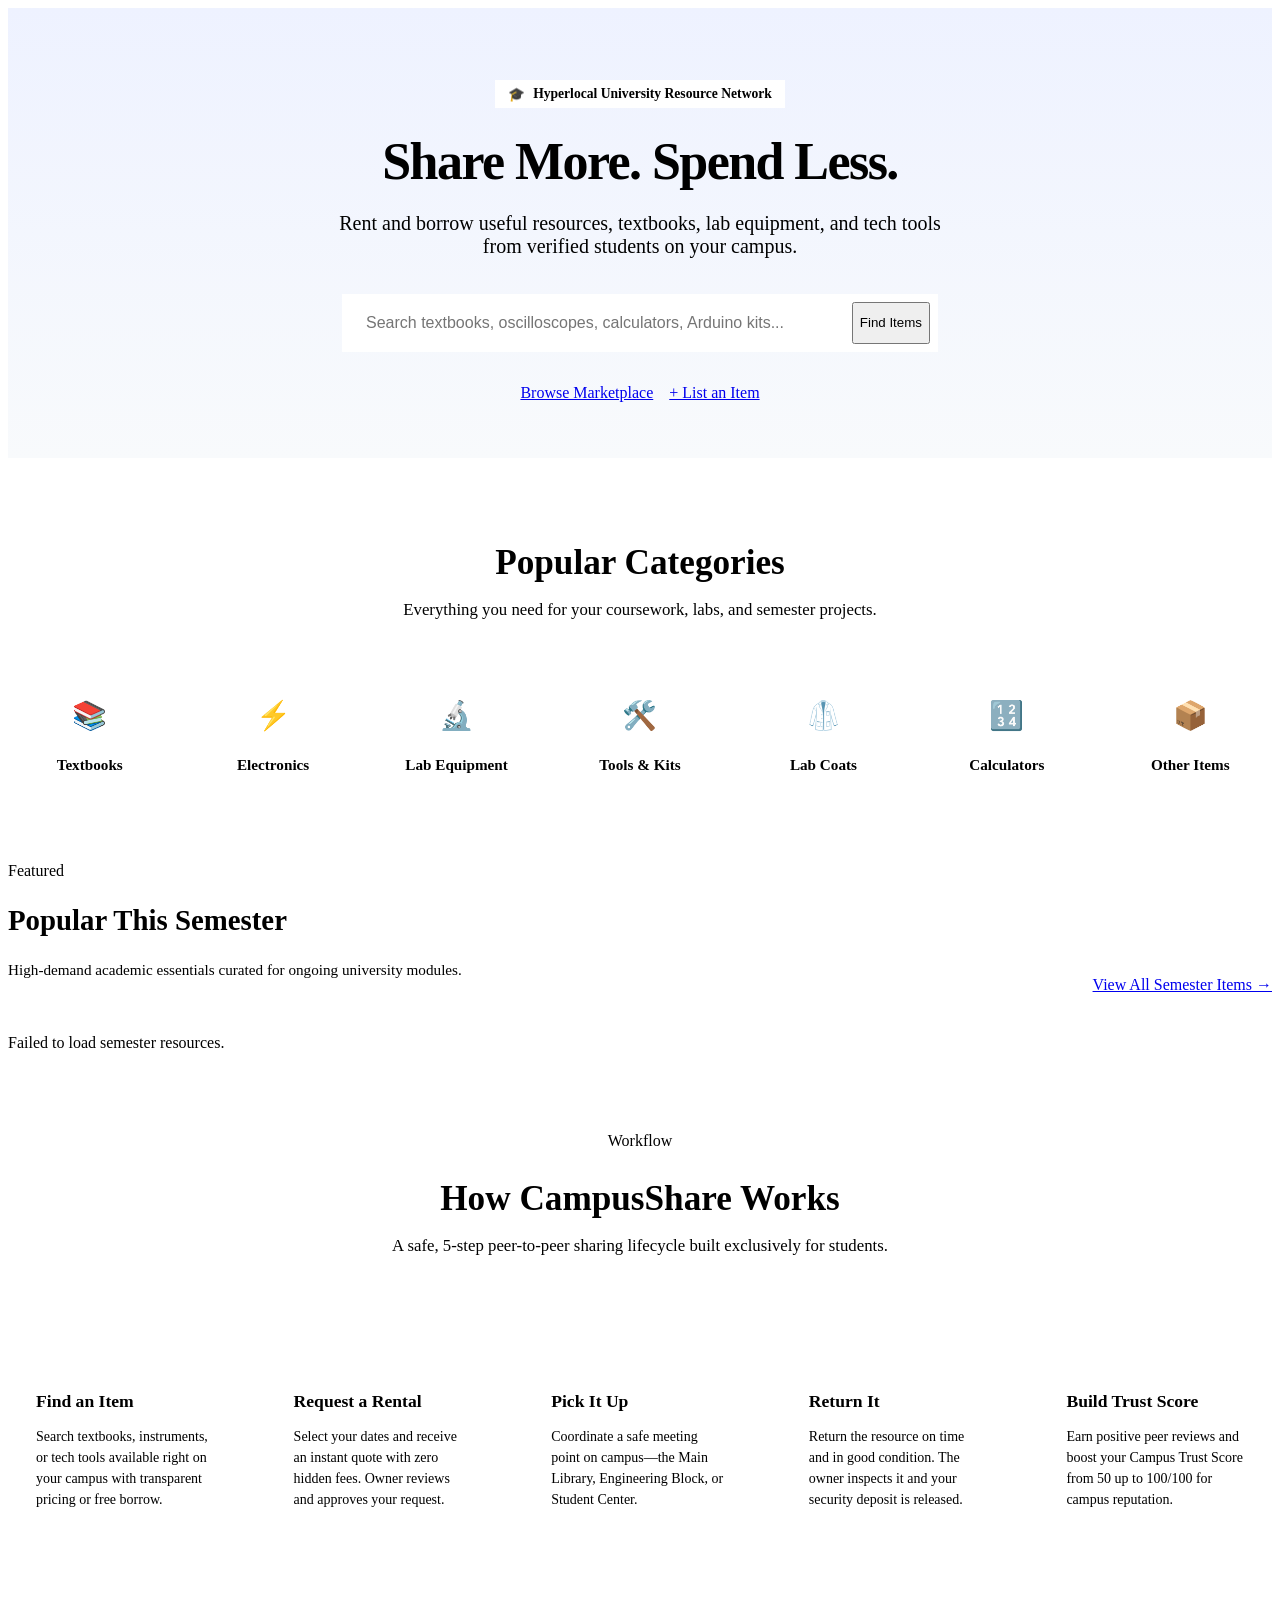
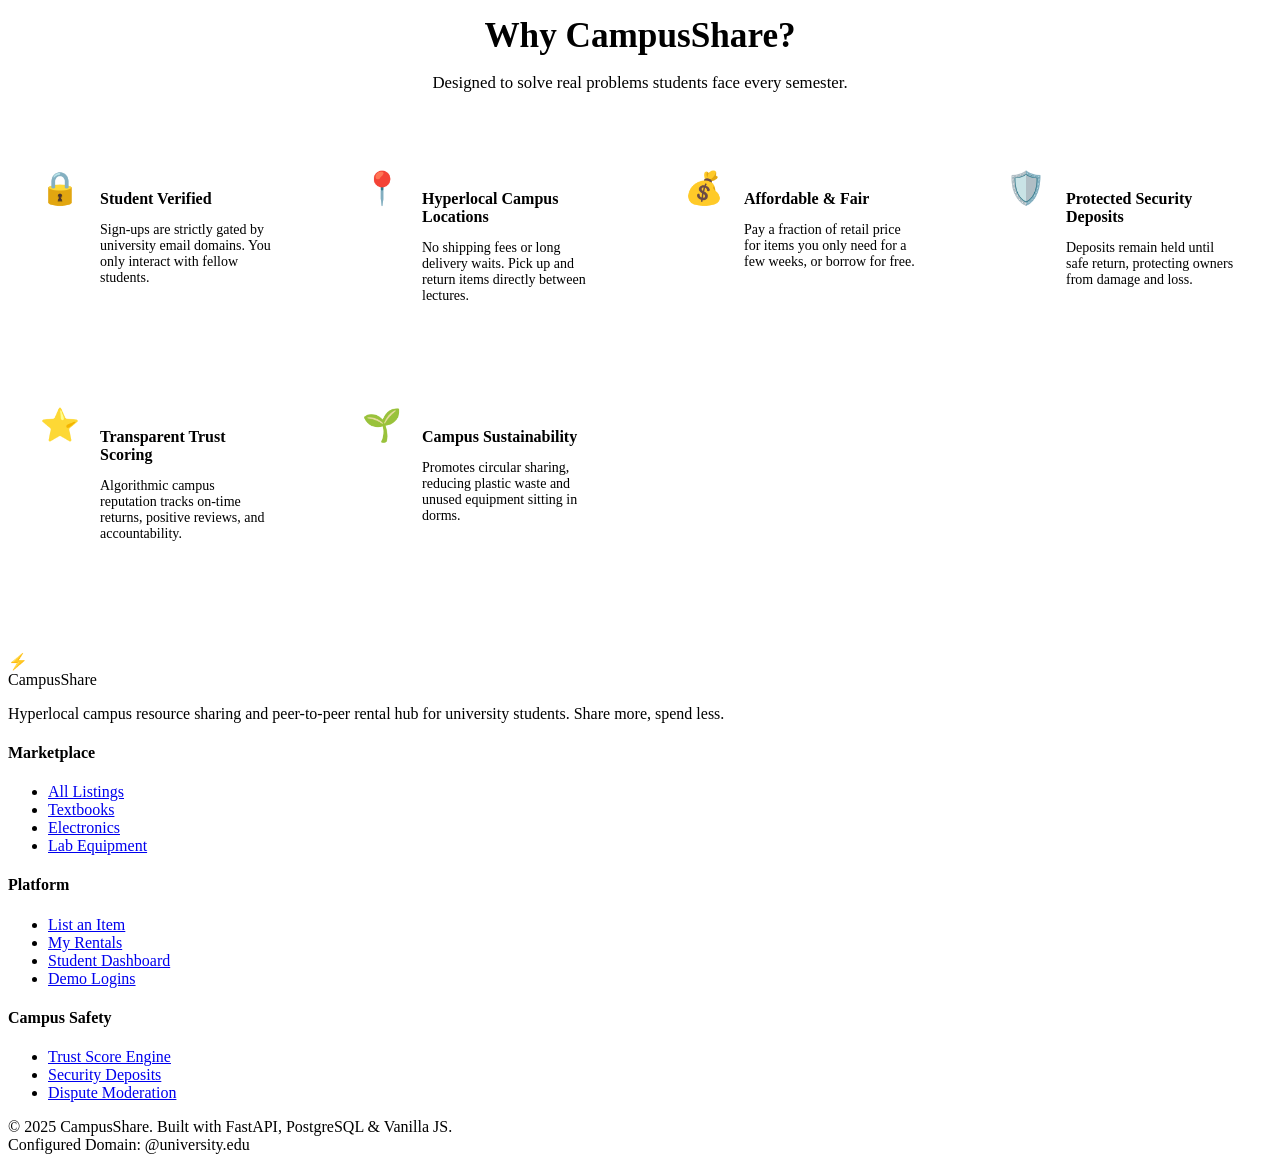
==== frontend/index.html @ 369333aa "Initial commit - CampusShare full stack app" ====
<!DOCTYPE html>
<html lang="en">
<head>
  <meta charset="UTF-8">
  <meta name="viewport" content="width=device-width, initial-scale=1.0">
  <title>CampusShare — Campus Resource Sharing & Peer-to-Peer Rental Hub</title>
  <link rel="stylesheet" href="/css/styles.css">
  <style>
    /* Hero Styles */
    .hero {
      padding: 4.5rem 0 3.5rem;
      background: linear-gradient(180deg, #eef2ff 0%, #f8fafc 100%);
      text-align: center;
      position: relative;
      overflow: hidden;
    }
    .hero-badge {
      display: inline-flex;
      align-items: center;
      gap: 0.5rem;
      padding: 0.35rem 0.85rem;
      background: #ffffff;
      border: 1px solid var(--border);
      border-radius: var(--radius-full);
      font-size: 0.85rem;
      font-weight: 600;
      color: var(--primary);
      box-shadow: var(--shadow-sm);
      margin-bottom: 1.5rem;
    }
    .hero h1 {
      font-size: 3.25rem;
      font-weight: 900;
      letter-spacing: -0.03em;
      color: var(--text-main);
      line-height: 1.15;
      max-width: 800px;
      margin: 0 auto 1.25rem;
    }
    .hero p.lead {
      font-size: 1.25rem;
      color: var(--text-muted);
      max-width: 620px;
      margin: 0 auto 2.25rem;
    }
    .hero-search-box {
      max-width: 580px;
      margin: 0 auto 2rem;
      display: flex;
      gap: 0.5rem;
      background: #ffffff;
      padding: 0.5rem;
      border-radius: var(--radius-lg);
      box-shadow: var(--shadow-xl);
      border: 1px solid var(--border);
    }
    .hero-search-box input {
      flex: 1;
      border: none;
      padding: 0.75rem 1rem;
      font-size: 1rem;
      outline: none;
    }
    .hero-buttons {
      display: flex;
      justify-content: center;
      gap: 1rem;
      flex-wrap: wrap;
    }

    /* Section Styles */
    .section-title-wrap {
      text-align: center;
      margin-bottom: 2.75rem;
    }
    .section-title-wrap h2 {
      font-size: 2.2rem;
      font-weight: 800;
      color: var(--text-main);
      margin-bottom: 0.5rem;
    }
    .section-title-wrap p {
      color: var(--text-muted);
      font-size: 1.05rem;
    }

    /* Categories Grid */
    .category-grid {
      display: grid;
      grid-template-columns: repeat(auto-fit, minmax(150px, 1fr));
      gap: 1.25rem;
      margin-bottom: 4rem;
    }
    .category-card {
      background: #ffffff;
      border: 1px solid var(--border);
      border-radius: var(--radius-md);
      padding: 1.5rem 1rem;
      text-align: center;
      transition: var(--transition);
      cursor: pointer;
      display: flex;
      flex-direction: column;
      align-items: center;
      gap: 0.75rem;
    }
    .category-card:hover {
      transform: translateY(-4px);
      border-color: var(--primary);
      box-shadow: var(--shadow-md);
    }
    .category-icon {
      width: 3.5rem;
      height: 3.5rem;
      border-radius: var(--radius-md);
      background: var(--primary-light);
      display: flex;
      align-items: center;
      justify-content: center;
      font-size: 1.75rem;
      color: var(--primary);
    }
    .category-name {
      font-weight: 700;
      font-size: 0.95rem;
      color: var(--text-main);
    }

    /* Steps Grid */
    .steps-grid {
      display: grid;
      grid-template-columns: repeat(auto-fit, minmax(200px, 1fr));
      gap: 1.5rem;
      margin-bottom: 4rem;
    }
    .step-card {
      background: #ffffff;
      border: 1px solid var(--border);
      border-radius: var(--radius-lg);
      padding: 1.75rem;
      position: relative;
    }
    .step-num {
      width: 2.5rem;
      height: 2.5rem;
      border-radius: 50%;
      background: var(--primary);
      color: #fff;
      font-weight: 800;
      display: flex;
      align-items: center;
      justify-content: center;
      margin-bottom: 1rem;
    }
    .step-card h4 {
      font-size: 1.1rem;
      font-weight: 700;
      margin-bottom: 0.5rem;
    }
    .step-card p {
      font-size: 0.875rem;
      color: var(--text-muted);
      line-height: 1.5;
    }

    /* Why Section */
    .why-grid {
      display: grid;
      grid-template-columns: repeat(auto-fit, minmax(280px, 1fr));
      gap: 1.5rem;
      margin-bottom: 4rem;
    }
    .why-card {
      background: #ffffff;
      border: 1px solid var(--border);
      border-radius: var(--radius-lg);
      padding: 2rem;
      display: flex;
      gap: 1.25rem;
    }
    .why-icon {
      font-size: 2rem;
      flex-shrink: 0;
    }

    /* Listings Grid */
    .items-grid {
      display: grid;
      grid-template-columns: repeat(auto-fill, minmax(260px, 1fr));
      gap: 1.5rem;
      margin-bottom: 4rem;
    }
  </style>
</head>
<body>

  <!-- Navigation Bar Placeholder -->
  <div id="navbar-placeholder"></div>

  <!-- Hero Section -->
  <section class="hero">
    <div class="container">
      <div class="hero-badge">
        <span>🎓</span> Hyperlocal University Resource Network
      </div>
      <h1>Share More. <span style="color: var(--primary);">Spend Less.</span></h1>
      <p class="lead">Rent and borrow useful resources, textbooks, lab equipment, and tech tools from verified students on your campus.</p>

      <form class="hero-search-box" id="hero-search-form" onsubmit="event.preventDefault(); window.location.href='/marketplace.html?search=' + encodeURIComponent(document.getElementById('hero-search-input').value);">
        <input type="text" id="hero-search-input" placeholder="Search textbooks, oscilloscopes, calculators, Arduino kits...">
        <button type="submit" class="btn btn-primary">Find Items</button>
      </form>

      <div class="hero-buttons">
        <a href="/marketplace.html" class="btn btn-primary btn-lg">Browse Marketplace</a>
        <a href="/create-listing.html" class="btn btn-secondary btn-lg">+ List an Item</a>
      </div>
    </div>
  </section>

  <!-- Main Content -->
  <main class="main-content">
    <div class="container" style="padding-top: 3.5rem;">

      <!-- Popular Categories -->
      <div class="section-title-wrap">
        <h2>Popular Categories</h2>
        <p>Everything you need for your coursework, labs, and semester projects.</p>
      </div>

      <div class="category-grid">
        <div class="category-card" onclick="window.location.href='/marketplace.html?category=Textbooks'">
          <div class="category-icon">📚</div>
          <div class="category-name">Textbooks</div>
        </div>
        <div class="category-card" onclick="window.location.href='/marketplace.html?category=Electronics'">
          <div class="category-icon">⚡</div>
          <div class="category-name">Electronics</div>
        </div>
        <div class="category-card" onclick="window.location.href='/marketplace.html?category=Lab Equipment'">
          <div class="category-icon">🔬</div>
          <div class="category-name">Lab Equipment</div>
        </div>
        <div class="category-card" onclick="window.location.href='/marketplace.html?category=Tools'">
          <div class="category-icon">🛠️</div>
          <div class="category-name">Tools & Kits</div>
        </div>
        <div class="category-card" onclick="window.location.href='/marketplace.html?category=Lab Coats'">
          <div class="category-icon">🥼</div>
          <div class="category-name">Lab Coats</div>
        </div>
        <div class="category-card" onclick="window.location.href='/marketplace.html?category=Calculators'">
          <div class="category-icon">🔢</div>
          <div class="category-name">Calculators</div>
        </div>
        <div class="category-card" onclick="window.location.href='/marketplace.html?category=Other'">
          <div class="category-icon">📦</div>
          <div class="category-name">Other Items</div>
        </div>
      </div>

      <!-- Semester Resources Section -->
      <div style="display: flex; justify-content: space-between; align-items: flex-end; margin-bottom: 1.5rem;">
        <div>
          <span class="badge badge-primary" style="margin-bottom: 0.4rem;">Featured</span>
          <h2 style="font-size: 1.8rem; font-weight: 800;">Popular This Semester</h2>
          <p style="color: var(--text-muted); font-size: 0.95rem;">High-demand academic essentials curated for ongoing university modules.</p>
        </div>
        <a href="/marketplace.html?semester=1" class="btn btn-outline-primary btn-sm">View All Semester Items →</a>
      </div>

      <div class="items-grid" id="semester-items-grid">
        <!-- Injected via JavaScript -->
        <div class="spinner"></div>
      </div>

      <!-- How It Works Section -->
      <div class="section-title-wrap" style="margin-top: 2rem;">
        <span class="badge badge-secondary" style="margin-bottom: 0.4rem;">Workflow</span>
        <h2>How CampusShare Works</h2>
        <p>A safe, 5-step peer-to-peer sharing lifecycle built exclusively for students.</p>
      </div>

      <div class="steps-grid">
        <div class="step-card">
          <div class="step-num">1</div>
          <h4>Find an Item</h4>
          <p>Search textbooks, instruments, or tech tools available right on your campus with transparent pricing or free borrow.</p>
        </div>
        <div class="step-card">
          <div class="step-num">2</div>
          <h4>Request a Rental</h4>
          <p>Select your dates and receive an instant quote with zero hidden fees. Owner reviews and approves your request.</p>
        </div>
        <div class="step-card">
          <div class="step-num">3</div>
          <h4>Pick It Up</h4>
          <p>Coordinate a safe meeting point on campus—the Main Library, Engineering Block, or Student Center.</p>
        </div>
        <div class="step-card">
          <div class="step-num">4</div>
          <h4>Return It</h4>
          <p>Return the resource on time and in good condition. The owner inspects it and your security deposit is released.</p>
        </div>
        <div class="step-card">
          <div class="step-num">5</div>
          <h4>Build Trust Score</h4>
          <p>Earn positive peer reviews and boost your Campus Trust Score from 50 up to 100/100 for campus reputation.</p>
        </div>
      </div>

      <!-- Why CampusShare -->
      <div class="section-title-wrap">
        <h2>Why CampusShare?</h2>
        <p>Designed to solve real problems students face every semester.</p>
      </div>

      <div class="why-grid">
        <div class="why-card">
          <div class="why-icon">🔒</div>
          <div>
            <h4 style="font-weight: 700; margin-bottom: 0.35rem;">Student Verified</h4>
            <p style="font-size: 0.875rem; color: var(--text-muted);">Sign-ups are strictly gated by university email domains. You only interact with fellow students.</p>
          </div>
        </div>
        <div class="why-card">
          <div class="why-icon">📍</div>
          <div>
            <h4 style="font-weight: 700; margin-bottom: 0.35rem;">Hyperlocal Campus Locations</h4>
            <p style="font-size: 0.875rem; color: var(--text-muted);">No shipping fees or long delivery waits. Pick up and return items directly between lectures.</p>
          </div>
        </div>
        <div class="why-card">
          <div class="why-icon">💰</div>
          <div>
            <h4 style="font-weight: 700; margin-bottom: 0.35rem;">Affordable & Fair</h4>
            <p style="font-size: 0.875rem; color: var(--text-muted);">Pay a fraction of retail price for items you only need for a few weeks, or borrow for free.</p>
          </div>
        </div>
        <div class="why-card">
          <div class="why-icon">🛡️</div>
          <div>
            <h4 style="font-weight: 700; margin-bottom: 0.35rem;">Protected Security Deposits</h4>
            <p style="font-size: 0.875rem; color: var(--text-muted);">Deposits remain held until safe return, protecting owners from damage and loss.</p>
          </div>
        </div>
        <div class="why-card">
          <div class="why-icon">⭐</div>
          <div>
            <h4 style="font-weight: 700; margin-bottom: 0.35rem;">Transparent Trust Scoring</h4>
            <p style="font-size: 0.875rem; color: var(--text-muted);">Algorithmic campus reputation tracks on-time returns, positive reviews, and accountability.</p>
          </div>
        </div>
        <div class="why-card">
          <div class="why-icon">🌱</div>
          <div>
            <h4 style="font-weight: 700; margin-bottom: 0.35rem;">Campus Sustainability</h4>
            <p style="font-size: 0.875rem; color: var(--text-muted);">Promotes circular sharing, reducing plastic waste and unused equipment sitting in dorms.</p>
          </div>
        </div>
      </div>

    </div>
  </main>

  <!-- Footer -->
  <footer class="footer">
    <div class="container">
      <div class="footer-grid">
        <div class="footer-brand">
          <div class="brand-logo">
            <div class="brand-badge">⚡</div>
            <div>Campus<span class="accent">Share</span></div>
          </div>
          <p>Hyperlocal campus resource sharing and peer-to-peer rental hub for university students. Share more, spend less.</p>
        </div>
        <div class="footer-col">
          <h4>Marketplace</h4>
          <ul>
            <li><a href="/marketplace.html">All Listings</a></li>
            <li><a href="/marketplace.html?category=Textbooks">Textbooks</a></li>
            <li><a href="/marketplace.html?category=Electronics">Electronics</a></li>
            <li><a href="/marketplace.html?category=Lab Equipment">Lab Equipment</a></li>
          </ul>
        </div>
        <div class="footer-col">
          <h4>Platform</h4>
          <ul>
            <li><a href="/create-listing.html">List an Item</a></li>
            <li><a href="/rentals.html">My Rentals</a></li>
            <li><a href="/dashboard.html">Student Dashboard</a></li>
            <li><a href="/login.html">Demo Logins</a></li>
          </ul>
        </div>
        <div class="footer-col">
          <h4>Campus Safety</h4>
          <ul>
            <li><a href="#how-it-works">Trust Score Engine</a></li>
            <li><a href="#how-it-works">Security Deposits</a></li>
            <li><a href="/admin.html">Dispute Moderation</a></li>
          </ul>
        </div>
      </div>
      <div class="footer-bottom">
        <div>&copy; 2025 CampusShare. Built with FastAPI, PostgreSQL & Vanilla JS.</div>
        <div>Configured Domain: @university.edu</div>
      </div>
    </div>
  </footer>

  <!-- Scripts -->
  <script src="/js/api.js"></script>
  <script src="/js/navbar.js"></script>
  <script>
    document.addEventListener("DOMContentLoaded", async () => {
      loadSemesterItems();
    });

    async function loadSemesterItems() {
      const grid = document.getElementById("semester-items-grid");
      try {
        const items = await API.request("/api/listings?is_semester_resource=true");
        if (!items || items.length === 0) {
          grid.innerHTML = `<div class="empty-state" style="grid-column: 1/-1;"><p>No featured semester items currently listed.</p></div>`;
          return;
        }

        grid.innerHTML = items.slice(0, 8).map(item => `
          <div class="card listing-card" onclick="window.location.href='/listing.html?id=${item.id}'">
            <div class="card-img-wrap">
              <img src="${item.images && item.images.length > 0 ? item.images[0].image_url : '/uploads/item_1_textbooks.svg'}" alt="${item.title}">
              <span class="card-semester-tag">Semester Resource</span>
            </div>
            <div class="card-body">
              <div class="card-category-row">
                <span class="badge badge-primary">${item.category}</span>
                <span style="font-size: 0.75rem; color: var(--text-muted);">${item.condition}</span>
              </div>
              <h3 class="card-title">${item.title}</h3>
              <div class="card-meta">
                <span>📍 ${item.pickup_location}</span>
                <span>•</span>
                <span>⭐ ${item.owner ? item.owner.average_rating.toFixed(1) : '5.0'}</span>
              </div>
              <div class="card-footer">
                <div class="card-price">
                  <span class="amount">${item.rental_type === 'free' ? 'Free Borrow' : formatCurrency(item.price_per_day) + '<span style="font-size: 0.8rem; font-weight: normal; color: var(--text-muted);">/day</span>'}</span>
                  ${item.security_deposit > 0 ? `<span class="subtext">Deposit: ${formatCurrency(item.security_deposit)}</span>` : ''}
                </div>
                <button class="btn btn-outline-primary btn-sm" onclick="event.stopPropagation(); window.location.href='/listing.html?id=${item.id}'">View</button>
              </div>
            </div>
          </div>
        `).join("");
      } catch (err) {
        grid.innerHTML = `<div class="empty-state" style="grid-column: 1/-1;"><p>Failed to load semester resources.</p></div>`;
      }
    }
  </script>
</body>
</html>
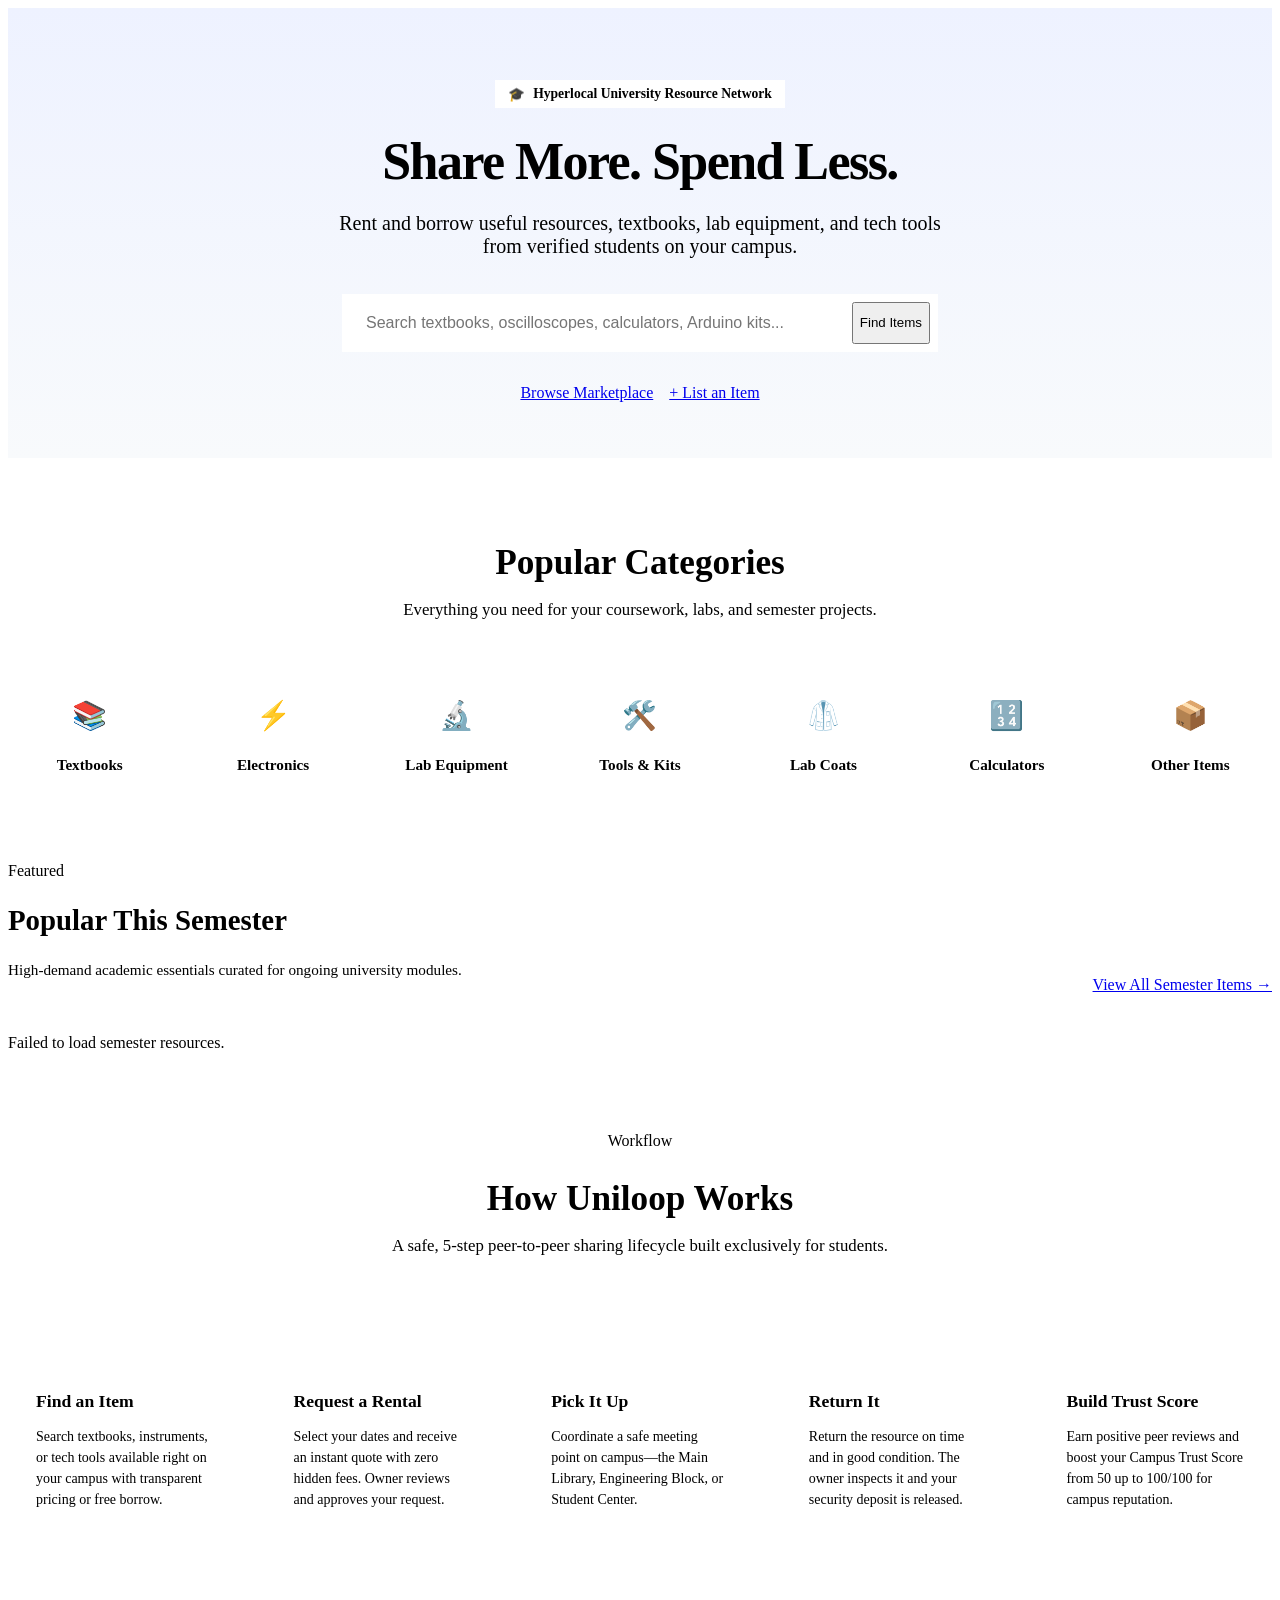
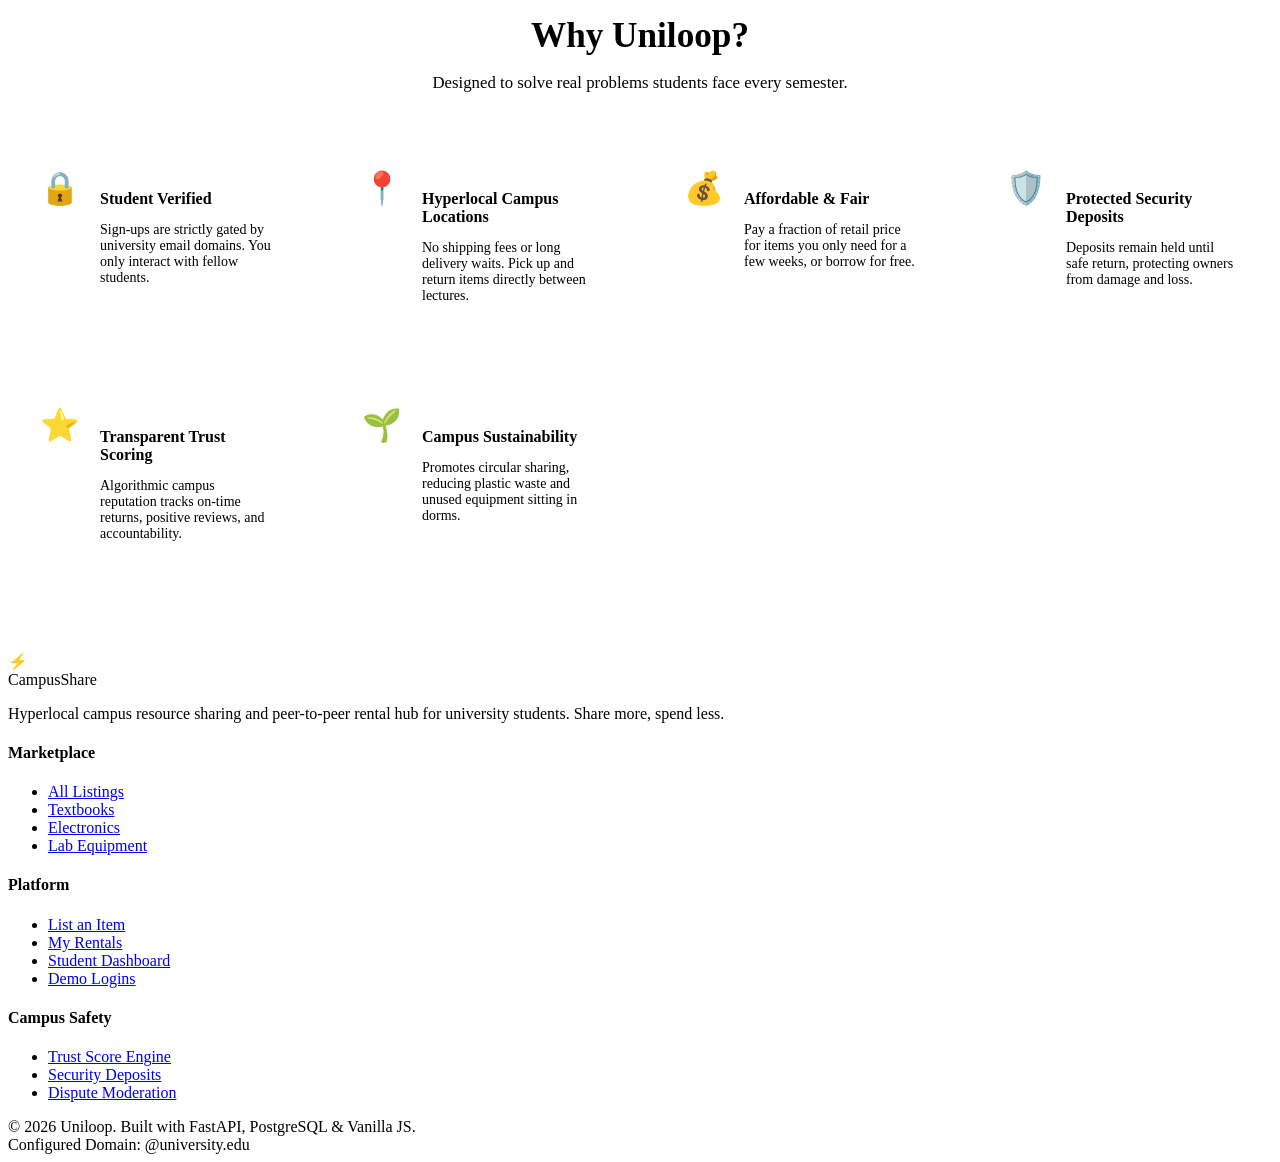
==== commit 342f6636: "changed the name" ====
--- a/frontend/index.html
+++ b/frontend/index.html
@@ -3,7 +3,7 @@
 <head>
   <meta charset="UTF-8">
   <meta name="viewport" content="width=device-width, initial-scale=1.0">
-  <title>CampusShare — Campus Resource Sharing & Peer-to-Peer Rental Hub</title>
+  <title>Uniloop — Campus Resource Sharing & Peer-to-Peer Rental Hub</title>
   <link rel="stylesheet" href="/css/styles.css">
   <style>
     /* Hero Styles */
@@ -277,7 +277,7 @@
       <!-- How It Works Section -->
       <div class="section-title-wrap" style="margin-top: 2rem;">
         <span class="badge badge-secondary" style="margin-bottom: 0.4rem;">Workflow</span>
-        <h2>How CampusShare Works</h2>
+        <h2>How Uniloop Works</h2>
         <p>A safe, 5-step peer-to-peer sharing lifecycle built exclusively for students.</p>
       </div>
 
@@ -309,9 +309,9 @@
         </div>
       </div>
 
-      <!-- Why CampusShare -->
+      <!-- Why Uniloop -->
       <div class="section-title-wrap">
-        <h2>Why CampusShare?</h2>
+        <h2>Why Uniloop?</h2>
         <p>Designed to solve real problems students face every semester.</p>
       </div>
 
@@ -402,7 +402,7 @@
         </div>
       </div>
       <div class="footer-bottom">
-        <div>&copy; 2025 CampusShare. Built with FastAPI, PostgreSQL & Vanilla JS.</div>
+        <div>&copy; 2026 Uniloop. Built with FastAPI, PostgreSQL & Vanilla JS.</div>
         <div>Configured Domain: @university.edu</div>
       </div>
     </div>
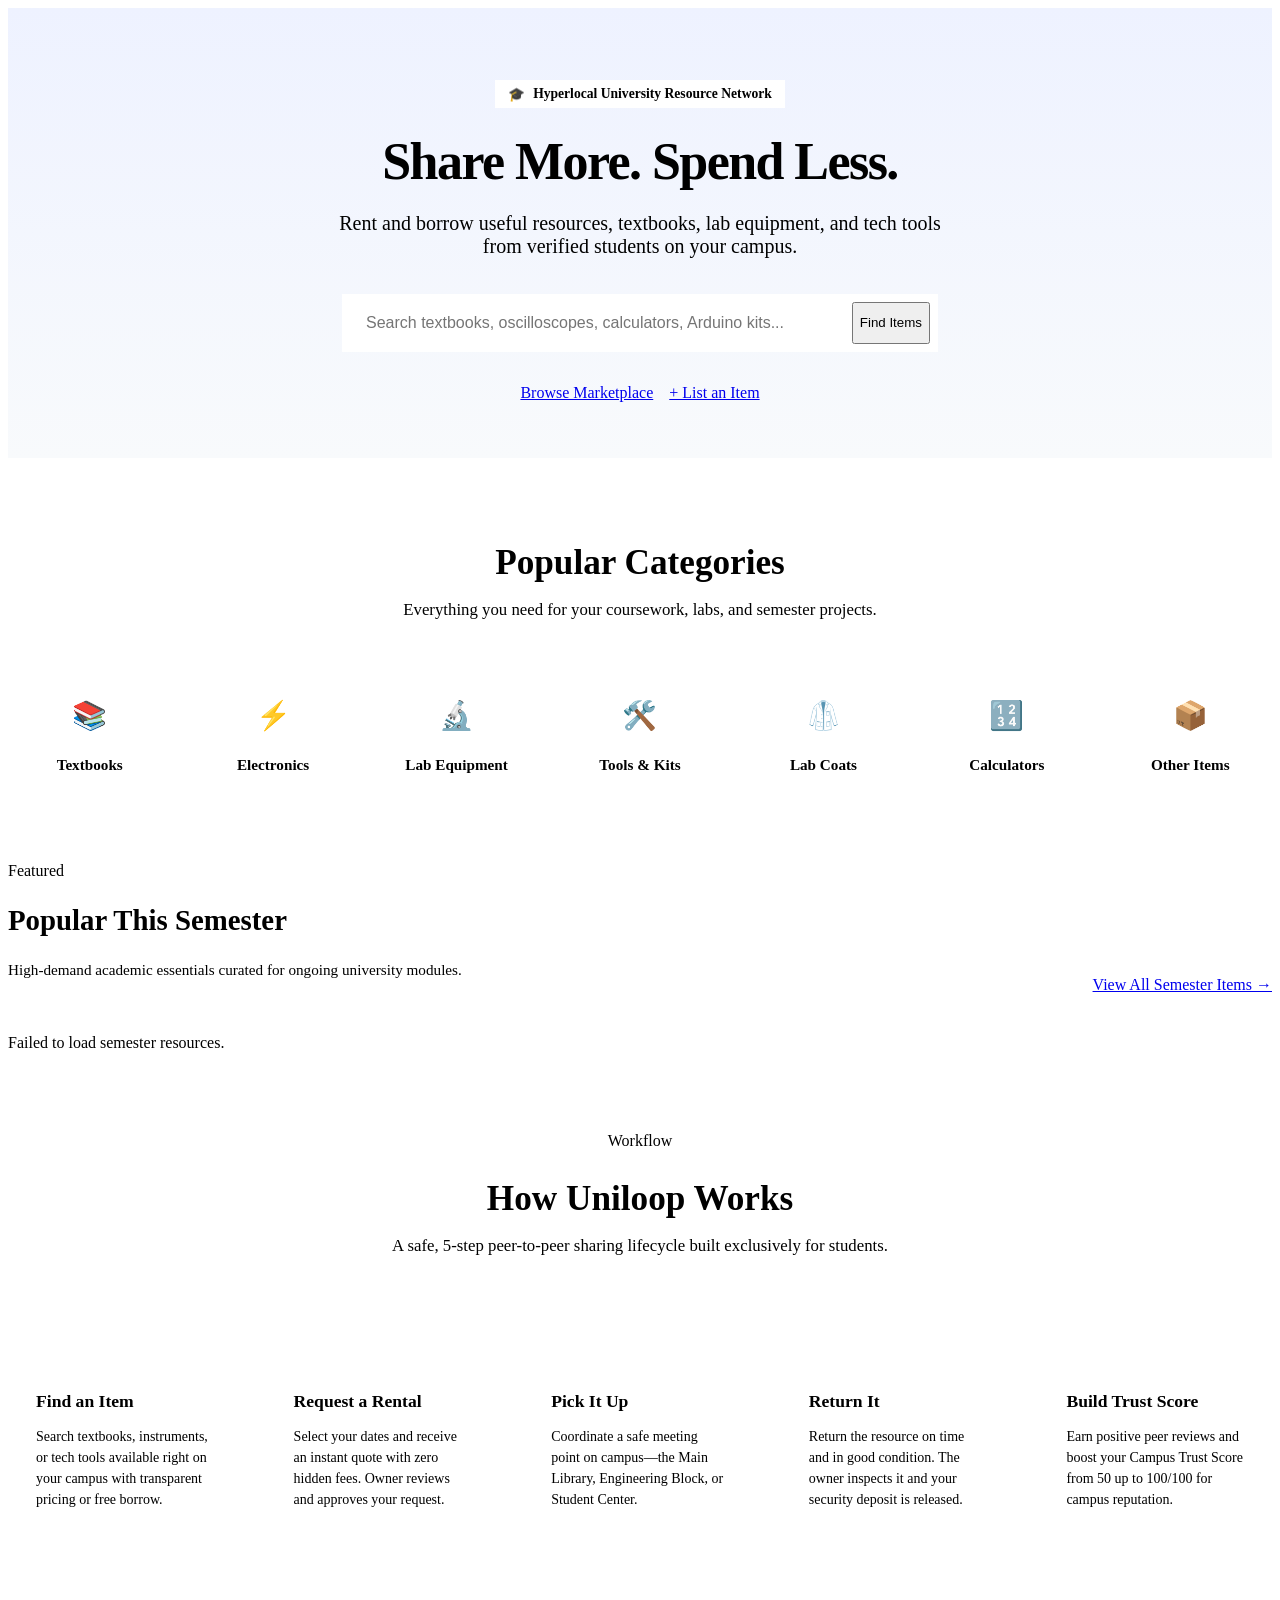
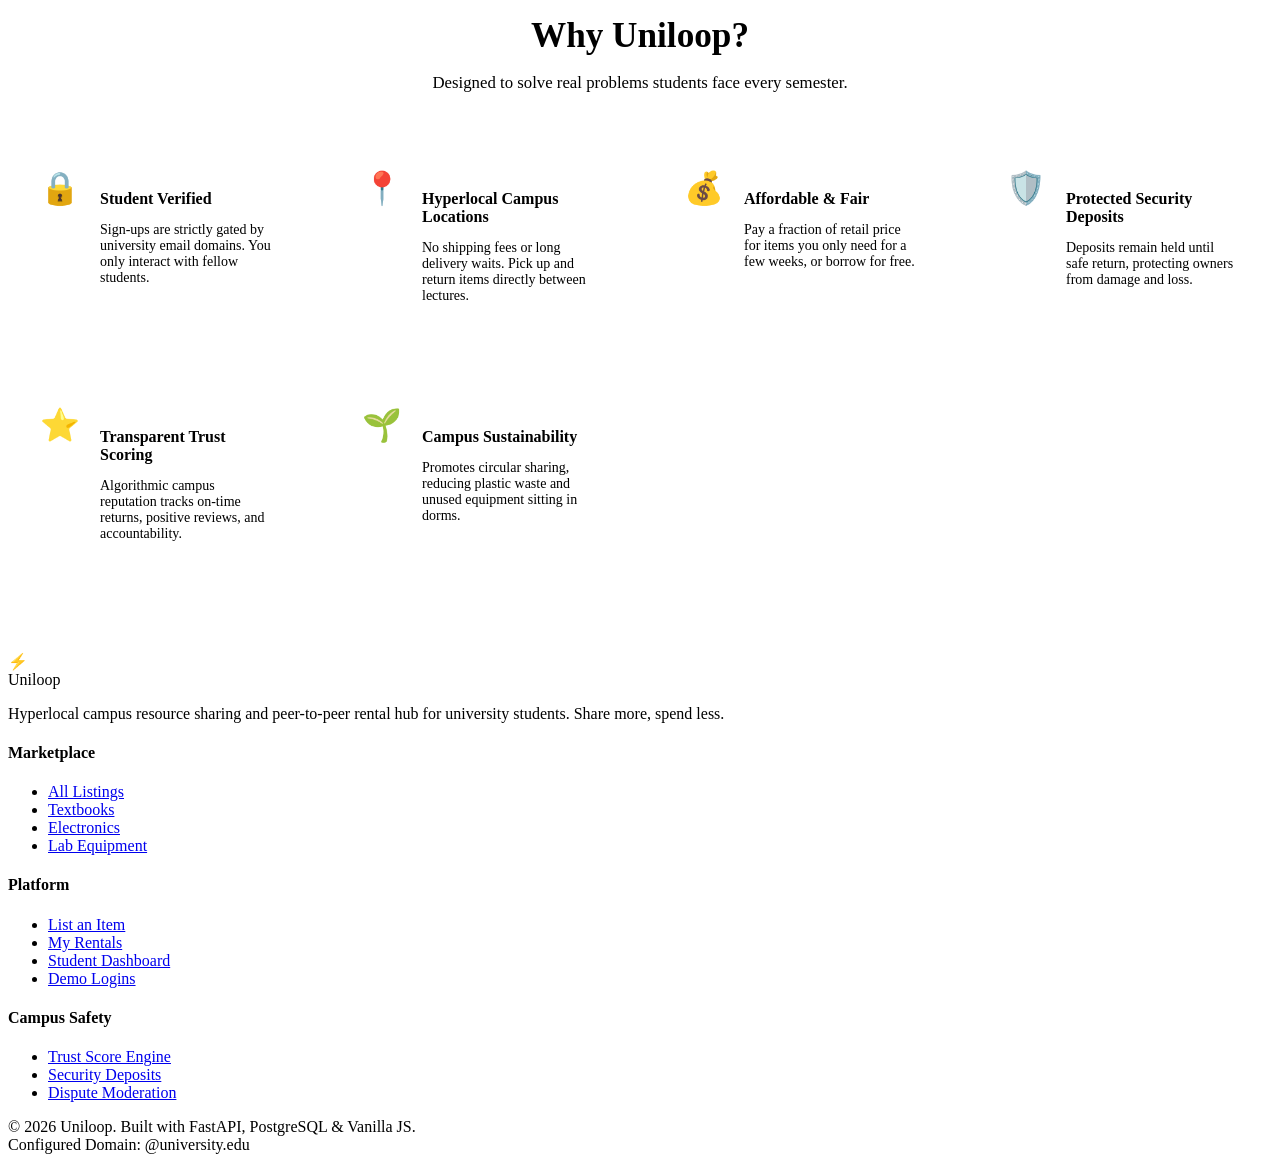
==== commit 7b73e2cc: "changed names" ====
--- a/frontend/index.html
+++ b/frontend/index.html
@@ -370,7 +370,7 @@
         <div class="footer-brand">
           <div class="brand-logo">
             <div class="brand-badge">⚡</div>
-            <div>Campus<span class="accent">Share</span></div>
+            <div>Uniloop<span class="accent"></span></div>
           </div>
           <p>Hyperlocal campus resource sharing and peer-to-peer rental hub for university students. Share more, spend less.</p>
         </div>
